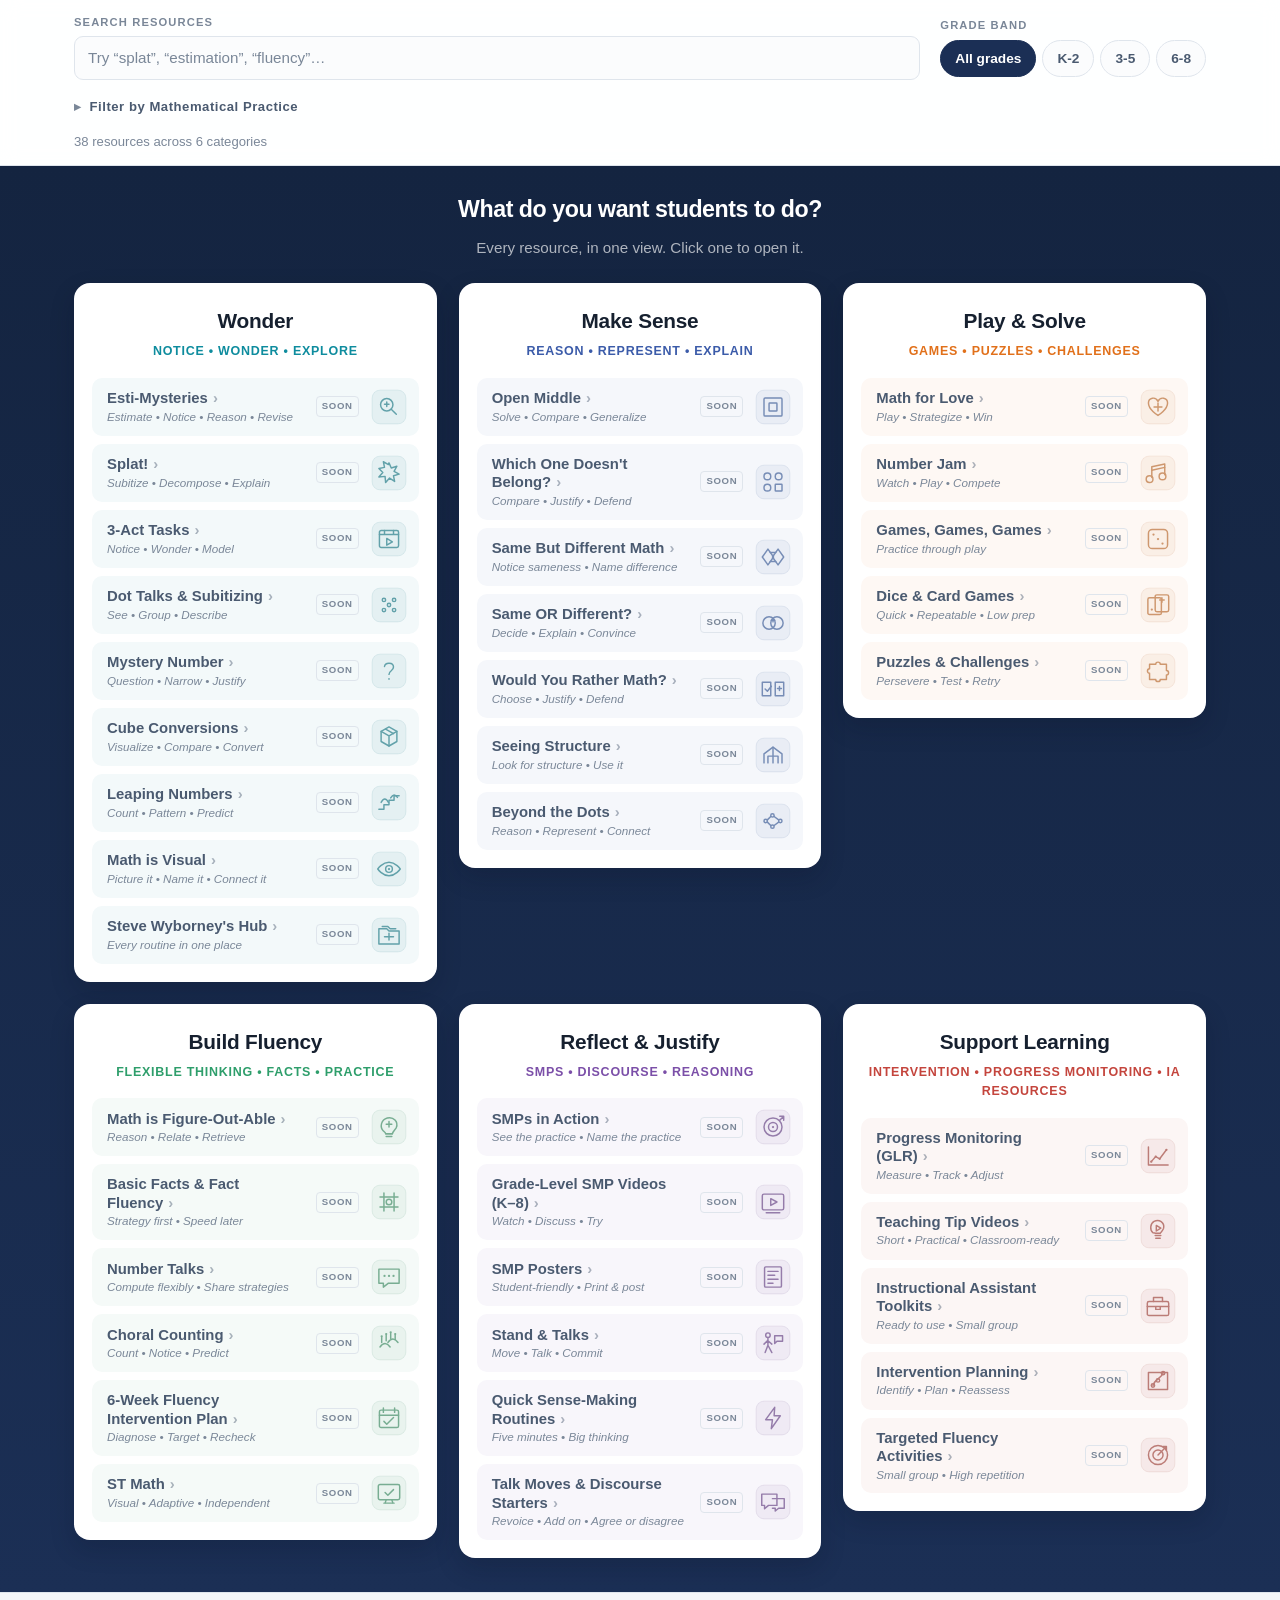
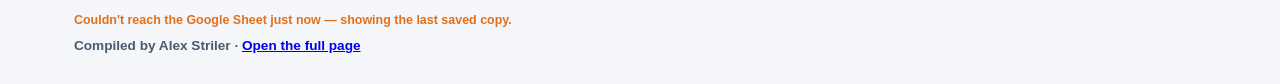
==== embed.html @ b7884069 "Add embed.html for Google Sites Google Sites can iframe the page (GitHub Pages sends no X-Frame-Opti" ====
<!doctype html>
<html lang="en">
<head>
<meta charset="utf-8">
<meta name="viewport" content="width=device-width, initial-scale=1">
<title>Math Resources — Many Ways In. No Ceiling.</title>
<meta name="robots" content="noindex">
<link rel="stylesheet" href="assets/styles.css?v=3">
</head>
<!-- Trimmed for embedding inside another page (Google Sites, Canvas, a district
     site). The host page supplies its own heading, so the hero and the card
     sections are dropped and only the filters and directory remain. -->
<body class="is-embed">

<div class="controls" id="controls">
  <div class="wrap controls__inner">
    <div class="controls__row controls__row--primary">
      <div class="search">
        <label class="search__label" for="search">Search resources</label>
        <input type="search" id="search" class="search__input" placeholder="Try “splat”, “estimation”, “fluency”…" autocomplete="off">
      </div>
      <div class="filtergroup" role="group" aria-label="Filter by grade band">
        <span class="filtergroup__label">Grade band</span>
        <div class="chips" id="grade-chips"></div>
      </div>
      <button type="button" class="btn-clear" id="clear" hidden>Clear filters</button>
    </div>

    <details class="smp" id="smp-details">
      <summary class="smp__summary">
        <span class="smp__summary-text">Filter by Mathematical Practice</span>
        <span class="smp__count" id="smp-count" hidden></span>
      </summary>
      <div class="smp__body">
        <p class="smp__intro">The 8 Standards for Mathematical Practice. Choose one to see every resource that builds it.</p>
        <div class="chips chips--smp" id="smp-chips" role="group" aria-label="Filter by Standard for Mathematical Practice"></div>
      </div>
    </details>

    <p class="resultcount" id="resultcount" role="status" aria-live="polite"></p>
  </div>
</div>

<section class="directory" aria-labelledby="directory-heading">
  <div class="wrap">
    <h2 class="directory__heading" id="directory-heading">What do you want students to do?</h2>
    <p class="directory__sub">Every resource, in one view. Click one to open it.</p>
    <div class="directory__grid" id="directory"></div>
  </div>
</section>

<main id="main" hidden>
  <div class="wrap"><div id="sections"></div>
    <p class="noresults" id="noresults" hidden>Nothing matches those filters yet.
      <button type="button" class="linkbtn" id="noresults-clear">Clear them and start over</button></p>
  </div>
</main>

<button type="button" class="backup" id="backup" hidden><span class="backup__arrow" aria-hidden="true">&uarr;</span><span>All categories</span></button>

<footer class="footer">
  <div class="wrap">
    <p class="footer__status" id="datastatus"></p>
    <p class="footer__credit">Compiled by Alex Striler &middot;
      <a href="https://alexstriler.github.io/tamkat/" target="_blank" rel="noopener">Open the full page</a></p>
  </div>
</footer>

<script src="data/fallback.js?v=3"></script>
<script src="assets/app.js?v=3"></script>
</body>
</html>
---- assets/styles.css ----
/* ==========================================================================
   TAMKAT — Low Floor / High Ceiling
   Design notes: navy + teal + orange, carried over from the original Canva
   page so it still feels like the same resource, but on a calmer grid.
   ========================================================================== */

:root {
  --navy:        #1B2F55;
  --navy-deep:   #142440;
  --teal:        #0E8C9E;
  --orange:      #E1701A;

  --bg:          #F4F6F9;
  --surface:     #FFFFFF;
  --surface-alt: #FBFCFD;
  --ink:         #16202F;
  --ink-soft:    #4A5A70;
  --ink-faint:   #7A8798;
  --line:        #DFE5EC;
  --line-soft:   #EBEFF4;

  --accent:      var(--teal);

  --radius:      14px;
  --radius-sm:   9px;
  --shadow:      0 1px 2px rgba(20, 36, 64, .06), 0 4px 14px rgba(20, 36, 64, .06);
  --shadow-lift: 0 4px 8px rgba(20, 36, 64, .09), 0 14px 30px rgba(20, 36, 64, .12);

  --wrap:        1180px;
  --font: "Inter", -apple-system, BlinkMacSystemFont, "Segoe UI", Roboto, "Helvetica Neue", Arial, sans-serif;
}

@media (prefers-color-scheme: dark) {
  :root {
    --bg:          #10161F;
    --surface:     #1A222E;
    --surface-alt: #202936;
    --ink:         #EAEFF6;
    --ink-soft:    #AEBCCD;
    --ink-faint:   #8494A8;
    --line:        #2C384A;
    --line-soft:   #232E3D;
    --navy:        #16243D;
    --navy-deep:   #0E1727;
    --shadow:      0 1px 2px rgba(0,0,0,.4), 0 4px 14px rgba(0,0,0,.3);
    --shadow-lift: 0 4px 8px rgba(0,0,0,.45), 0 14px 30px rgba(0,0,0,.45);
  }
}

*, *::before, *::after { box-sizing: border-box; }

body {
  margin: 0;
  font-family: var(--font);
  background: var(--bg);
  color: var(--ink);
  line-height: 1.55;
  -webkit-font-smoothing: antialiased;
}

.wrap { width: 100%; max-width: var(--wrap); margin: 0 auto; padding: 0 24px; }

.skip-link {
  position: absolute; left: -9999px; top: 0;
  background: var(--orange); color: #fff; padding: 12px 18px; z-index: 100;
  border-radius: 0 0 var(--radius-sm) 0; font-weight: 600; text-decoration: none;
}
.skip-link:focus { left: 0; }

:where(a, button, input, summary):focus-visible {
  outline: 3px solid var(--orange);
  outline-offset: 3px;
  border-radius: 4px;
}

/* ---------- Hero ---------------------------------------------------------- */

.hero {
  background:
    radial-gradient(1100px 420px at 12% -30%, rgba(14,140,158,.55), transparent 62%),
    radial-gradient(760px 340px at 96% 0%, rgba(225,112,26,.30), transparent 60%),
    linear-gradient(160deg, var(--navy) 0%, var(--navy-deep) 100%);
  color: #fff;
  padding: 60px 0 40px;
}

.hero__eyebrow {
  margin: 0 0 12px;
  font-size: .74rem; font-weight: 700; letter-spacing: .16em; text-transform: uppercase;
  color: rgba(255,255,255,.62);
}

.hero__title {
  margin: 0;
  font-size: clamp(2.1rem, 6vw, 3.9rem);
  font-weight: 800; letter-spacing: -.025em; line-height: 1.03;
}
/* The accent falls on the half about extending thinking, not on decoration. */
.hero__title-accent { color: var(--orange); }

.hero__title .hero__title-break { display: inline; }
/* Break between the two sentences once the line gets tight, so it never
   splits mid-sentence. */
@media (max-width: 720px) {
  .hero__title .hero__title-break { display: block; height: 0; }
}

.hero__sub {
  margin: 10px 0 0;
  font-size: clamp(1rem, 2.3vw, 1.3rem);
  font-weight: 500; color: #8FD9E3;
}

.hero__lede {
  margin: 18px 0 0;
  max-width: 62ch;
  color: rgba(255,255,255,.80);
  font-size: 1rem;
}
.hero__lede strong { color: #fff; font-weight: 650; }

/* ---------- Directory ------------------------------------------------------
   The main navigation. Every category is a panel on the dark band, with all of
   its options listed underneath — nothing hidden behind a hover.
   -------------------------------------------------------------------------- */

.directory {
  background: linear-gradient(180deg, var(--navy-deep) 0%, var(--navy) 100%);
  padding: 44px 0 52px;
  color: #fff;
}

.directory__heading {
  margin: 0;
  text-align: center;
  font-size: clamp(1.3rem, 3vw, 1.75rem);
  font-weight: 750; letter-spacing: -.02em;
}

.directory__sub {
  margin: 8px 0 32px;
  text-align: center;
  font-size: .95rem;
  color: rgba(255,255,255,.66);
}

.directory__grid {
  display: grid;
  grid-template-columns: repeat(auto-fit, minmax(310px, 1fr));
  gap: 22px;
  align-items: start;
}

.panel {
  background: var(--surface);
  border-radius: 16px;
  padding: 22px 18px 18px;
  box-shadow: 0 10px 24px rgba(8,16,34,.20);
  display: flex; flex-direction: column;
}

.panel__head {
  display: block; text-align: center; text-decoration: none;
  color: inherit;
  padding-bottom: 16px;
}

.panel__title {
  margin: 0;
  font-size: 1.3rem; font-weight: 600; letter-spacing: -.01em;
  color: var(--ink);
}
.panel__head:hover .panel__title { color: var(--cat); }

.panel__sub {
  margin: 5px 0 0;
  font-size: .78rem; font-weight: 700; letter-spacing: .06em; text-transform: uppercase;
  color: var(--cat);
}

.panel__list { display: flex; flex-direction: column; gap: 8px; }

/* Rows echo the dashboard pattern: full-width tinted bar, name on the left,
   round icon badge on the right. */
.option {
  display: flex; align-items: center; gap: 12px;
  width: 100%;
  padding: 11px 12px 11px 15px;
  border: 0; border-radius: 10px;
  background: color-mix(in srgb, var(--cat) 11%, var(--surface));
  font: inherit; text-align: left; text-decoration: none;
  color: inherit; cursor: pointer;
  transition: background .14s ease, transform .14s ease;
}
.option:hover {
  background: color-mix(in srgb, var(--cat) 18%, var(--surface));
  transform: translateX(2px);
}

.option__text { display: flex; flex-direction: column; min-width: 0; flex: 1; gap: 1px; }

.option__name {
  font-size: .93rem; font-weight: 700; line-height: 1.25;
  color: var(--cat);
}
.option__caret { margin-left: 5px; font-weight: 700; }

.option__lens {
  font-size: .73rem; font-style: italic; line-height: 1.35;
  color: var(--ink-faint);
}

.option__badge {
  flex: none;
  width: 36px; height: 36px;
  display: grid; place-items: center;
  font-size: 1.05rem; line-height: 1;
  border-radius: 50%;
  background: color-mix(in srgb, var(--cat) 15%, var(--surface));
  border: 1px solid color-mix(in srgb, var(--cat) 30%, transparent);
}

/* The drawn icons carry their own rounded tile and colour, so they replace the
   badge chrome rather than sitting inside it. */
.option__badge--art {
  background: none;
  border: 0;
  border-radius: 0;
}

/* Waiting on a link — still listed and still clickable, just visibly not
   finished yet. Every row looks like this until the URLs land in the Sheet. */
.option--pending { background: color-mix(in srgb, var(--cat) 5%, var(--surface)); }
.option--pending .option__name { color: var(--ink-soft); }
.option--pending .option__caret { opacity: .45; }
.option--pending .option__badge { filter: grayscale(.4); opacity: .8; }

.option__soon {
  flex: none;
  font-size: .6rem; font-weight: 800; letter-spacing: .07em; text-transform: uppercase;
  color: var(--ink-faint);
  border: 1px solid var(--line); border-radius: 4px;
  padding: 2px 5px;
}

.panel__empty {
  margin: 0; padding: 10px 4px;
  font-size: .84rem; font-style: italic; color: var(--ink-faint);
}

/* ---------- Controls ------------------------------------------------------ */

.controls {
  position: sticky; top: 0; z-index: 20;
  background: color-mix(in srgb, var(--surface) 92%, transparent);
  backdrop-filter: saturate(160%) blur(10px);
  border-bottom: 1px solid var(--line);
  box-shadow: 0 1px 0 rgba(20,36,64,.03);
}

.controls__inner { padding-top: 14px; padding-bottom: 12px; }

.controls__row--primary {
  display: flex; flex-wrap: wrap; align-items: center; gap: 14px 20px;
}

.search { flex: 1 1 260px; min-width: 220px; position: relative; }
.search__label {
  display: block; font-size: .7rem; font-weight: 700; letter-spacing: .1em;
  text-transform: uppercase; color: var(--ink-faint); margin-bottom: 5px;
}
.search__input {
  width: 100%;
  padding: 9px 13px;
  font: inherit; font-size: .95rem;
  color: var(--ink);
  background: var(--surface-alt);
  border: 1.5px solid var(--line);
  border-radius: var(--radius-sm);
}
.search__input::placeholder { color: var(--ink-faint); }
.search__input:focus { border-color: var(--teal); background: var(--surface); }

.filtergroup__label {
  display: block; font-size: .7rem; font-weight: 700; letter-spacing: .1em;
  text-transform: uppercase; color: var(--ink-faint); margin-bottom: 5px;
}

.chips { display: flex; flex-wrap: wrap; gap: 6px; }

.chip {
  font: inherit; font-size: .855rem; font-weight: 600;
  padding: 7px 14px;
  border: 1.5px solid var(--line);
  border-radius: 999px;
  background: var(--surface-alt);
  color: var(--ink-soft);
  cursor: pointer;
  transition: border-color .13s ease, background .13s ease, color .13s ease;
  white-space: nowrap;
}
.chip:hover { border-color: var(--ink-faint); color: var(--ink); }
.chip[aria-pressed="true"] {
  background: var(--navy); border-color: var(--navy); color: #fff;
}
@media (prefers-color-scheme: dark) {
  .chip[aria-pressed="true"] { background: var(--teal); border-color: var(--teal); color: #06222A; }
}

.chips--smp .chip { padding: 6px 12px; font-size: .82rem; }
.chip__num { font-weight: 800; margin-right: 6px; opacity: .85; }

.btn-clear {
  font: inherit; font-size: .85rem; font-weight: 650;
  padding: 8px 15px;
  border-radius: 999px;
  border: 1.5px solid var(--orange);
  background: transparent; color: var(--orange);
  cursor: pointer; align-self: flex-end;
}
.btn-clear:hover { background: var(--orange); color: #fff; }

.smp { margin-top: 12px; }
.smp__summary {
  display: inline-flex; align-items: center; gap: 8px;
  cursor: pointer; list-style: none;
  font-size: .82rem; font-weight: 700; letter-spacing: .04em;
  color: var(--ink-soft);
  padding: 5px 0;
}
.smp__summary::-webkit-details-marker { display: none; }
.smp__summary::before {
  content: "▸"; font-size: .8rem; color: var(--ink-faint);
  transition: transform .15s ease; display: inline-block;
}
.smp[open] .smp__summary::before { transform: rotate(90deg); }
.smp__summary:hover { color: var(--ink); }
.smp__count {
  background: var(--orange); color: #fff;
  border-radius: 999px; padding: 1px 8px; font-size: .72rem; font-weight: 800;
}
.smp__body { padding: 4px 0 10px 18px; }
.smp__intro { margin: 0 0 9px; font-size: .82rem; color: var(--ink-faint); }

.resultcount {
  margin: 10px 0 0;
  font-size: .82rem; color: var(--ink-faint);
  min-height: 1.2em;
}

/* ---------- Sections ------------------------------------------------------ */

main { padding: 40px 0 20px; }

.section { margin-bottom: 52px; scroll-margin-top: 150px; }
.section[hidden] { display: none; }

.section__head {
  border-top: 4px solid var(--cat, var(--teal));
  padding-top: 16px;
  margin-bottom: 20px;
}

.section__headline {
  display: flex; flex-wrap: wrap; align-items: baseline; gap: 4px 16px;
}

.section__title {
  margin: 0;
  font-size: clamp(1.35rem, 3.2vw, 1.85rem);
  font-weight: 800; letter-spacing: -.02em;
  color: var(--ink);
}

.section__subtitle {
  margin: 0;
  font-size: .93rem; font-weight: 650; font-style: italic;
  color: var(--cat, var(--teal));
}

.section__blurb {
  margin: 7px 0 0;
  max-width: 72ch;
  font-size: .93rem; color: var(--ink-soft);
}

.grid {
  display: grid;
  grid-template-columns: repeat(auto-fill, minmax(258px, 1fr));
  gap: 16px;
}

/* ---------- Cards --------------------------------------------------------- */

.card {
  display: flex; flex-direction: column;
  gap: 10px;
  padding: 18px 18px 16px;
  background: var(--surface);
  border: 1px solid var(--line);
  border-radius: var(--radius);
  box-shadow: var(--shadow);
  text-decoration: none;
  color: inherit;
  position: relative;
  overflow: hidden;
  transition: transform .16s ease, box-shadow .16s ease, border-color .16s ease;
}

.card::before {
  content: ""; position: absolute; inset: 0 auto 0 0; width: 4px;
  background: var(--cat, var(--teal));
  opacity: 0; transition: opacity .16s ease;
}

a.card:hover {
  transform: translateY(-3px);
  box-shadow: var(--shadow-lift);
  border-color: color-mix(in srgb, var(--cat, var(--teal)) 45%, var(--line));
}
a.card:hover::before { opacity: 1; }

.card__icon {
  width: 46px; height: 46px; flex: none;
  display: grid; place-items: center;
  font-size: 1.45rem; line-height: 1;
  border-radius: 11px;
  background: color-mix(in srgb, var(--cat, var(--teal)) 13%, var(--surface));
  border: 1px solid color-mix(in srgb, var(--cat, var(--teal)) 24%, transparent);
}

.card__icon--art {
  background: none;
  border: 0;
}

.card__title {
  margin: 0;
  font-size: 1.02rem; font-weight: 700; letter-spacing: -.01em;
  line-height: 1.3;
}

.card__lens {
  margin: -4px 0 0;
  font-size: .84rem; font-style: italic; font-weight: 550;
  color: color-mix(in srgb, var(--cat, var(--teal)) 78%, var(--ink));
}

.card__foot {
  margin-top: auto; padding-top: 8px;
  display: flex; align-items: center; justify-content: space-between; gap: 10px;
  border-top: 1px solid var(--line-soft);
  font-size: .74rem; color: var(--ink-faint);
}

.card__note { font-weight: 600; }

.card__go {
  font-weight: 700; color: var(--cat, var(--teal));
  white-space: nowrap;
}

.card__tags { display: flex; flex-wrap: wrap; gap: 4px; }
.tag {
  font-size: .68rem; font-weight: 700; letter-spacing: .03em;
  padding: 2px 7px; border-radius: 5px;
  background: var(--surface-alt); border: 1px solid var(--line-soft);
  color: var(--ink-faint);
}
.tag--on {
  background: color-mix(in srgb, var(--orange) 15%, var(--surface));
  border-color: color-mix(in srgb, var(--orange) 40%, transparent);
  color: var(--orange);
}

/* Cards with no link yet — visibly "not ready", but still findable */
.card--nolink {
  border-style: dashed;
  background: var(--surface-alt);
  box-shadow: none;
}
.card--nolink .card__title { color: var(--ink-soft); }
.card--nolink .card__go { color: var(--ink-faint); font-weight: 600; font-style: italic; }

/* Filtered-out categories shrink to a whisper rather than eating the screen. */
.section--empty { margin-bottom: 26px; }
.section--empty .section__head { margin-bottom: 8px; opacity: .55; }
.section--empty .section__blurb { display: none; }
.section--empty .section__title { font-size: 1.15rem; }

/* Landing on a card from the directory — a brief pulse so you spot it. */
@keyframes cardflash {
  0%   { box-shadow: 0 0 0 0 color-mix(in srgb, var(--cat) 70%, transparent); }
  100% { box-shadow: 0 0 0 14px transparent; }
}
.card--flash {
  animation: cardflash 1.1s ease-out 2;
  border-color: var(--cat);
}

.section__empty {
  margin: 0;
  font-size: .84rem; font-style: italic; color: var(--ink-faint);
}

.noresults {
  text-align: center; padding: 60px 20px;
  font-size: 1.05rem; color: var(--ink-soft);
}

.linkbtn {
  font: inherit; font-size: inherit; font-weight: 700;
  background: none; border: 0; padding: 0;
  color: var(--orange); cursor: pointer; text-decoration: underline;
}

/* ---------- Back-up button -------------------------------------------------
   The page is long, and on a phone a jump you can't reverse is a trap. This
   appears the moment the directory scrolls out of reach.
   -------------------------------------------------------------------------- */

.backup {
  position: fixed;
  right: 18px;
  bottom: calc(18px + env(safe-area-inset-bottom, 0px));
  z-index: 60;
  display: inline-flex; align-items: center; gap: 8px;
  padding: 12px 18px;
  border: 0; border-radius: 999px;
  background: var(--navy);
  color: #fff;
  font: inherit; font-size: .875rem; font-weight: 700;
  cursor: pointer;
  box-shadow: 0 4px 10px rgba(10,20,40,.24), 0 12px 28px rgba(10,20,40,.28);
  transition: transform .14s ease, background .14s ease;
}
.backup:hover { background: var(--teal); transform: translateY(-2px); }
.backup[hidden] { display: none; }

.backup__arrow { font-size: 1rem; line-height: 1; }

@media (prefers-color-scheme: dark) {
  .backup { background: var(--teal); color: #06222A; }
  .backup:hover { background: #14A8BD; }
}

/* ---------- Footer -------------------------------------------------------- */

.footer {
  margin-top: 30px;
  padding: 30px 0 46px;
  border-top: 1px solid var(--line);
  color: var(--ink-faint);
  font-size: .85rem;
}
.footer p { margin: 0 0 5px; }
.footer__credit { font-weight: 650; color: var(--ink-soft); }
.footer__status { font-size: .78rem; }
.footer__status.is-stale { color: var(--orange); font-weight: 650; }

/* ---------- Small screens ------------------------------------------------- */

@media (max-width: 620px) {
  .wrap { padding: 0 16px; }
  .hero { padding: 40px 0 30px; }
  .hero__lede { font-size: .93rem; }
  .controls { position: static; }
  .controls__row--primary { gap: 12px; }
  .btn-clear { align-self: flex-start; }
  .grid { grid-template-columns: 1fr; gap: 10px; }
  .section { margin-bottom: 40px; }
  .card { padding: 14px 15px 12px; gap: 8px; }
  /* Room so the fixed button never sits on top of the last of the footer. */
  .footer { padding-bottom: 110px; }

  .backup {
    left: 16px; right: 16px;
    bottom: calc(14px + env(safe-area-inset-bottom, 0px));
    justify-content: center;
    padding: 15px 18px;
    font-size: .95rem;
  }

  .directory { padding: 32px 0 38px; }
  .directory__grid { grid-template-columns: 1fr; gap: 16px; }
  .panel { padding: 18px 14px 14px; }
  .card__icon { width: 38px; height: 38px; font-size: 1.2rem; border-radius: 9px; }
  .option__badge { width: 34px; height: 34px; }
}

/* ---------- Print --------------------------------------------------------- */

@media print {
  .controls, .jumpnav, .skip-link, .noresults, .btn-clear, 
  body { background: #fff; color: #000; }
  .hero { background: #fff; color: #000; padding: 0 0 18px; border-bottom: 2px solid #000; }
  .hero__title, .hero__lede strong { color: #000; }
  .hero__sub, .hero__lede, .hero__eyebrow { color: #333; }
  .grid { grid-template-columns: repeat(2, 1fr); gap: 8px; }
  .card { break-inside: avoid; box-shadow: none; border: 1px solid #999; padding: 10px; }
  .card__icon { display: none; }
  a.card::after { content: " (" attr(href) ")"; font-size: .65rem; color: #555; word-break: break-all; }
  .section { margin-bottom: 22px; }
}

@media (prefers-reduced-motion: reduce) {
  *, *::before, *::after { transition: none !important; animation: none !important; }
  a.card:hover { transform: none; }
}

/* ---------- Embedded mode --------------------------------------------------
   embed.html, for dropping into Google Sites or any other host page. The host
   supplies the heading, so this trims to just the filters and the directory.
   -------------------------------------------------------------------------- */

.is-embed .directory { padding: 26px 0 34px; }
.is-embed .directory__heading { font-size: clamp(1.15rem, 2.6vw, 1.45rem); }
.is-embed .directory__sub { margin-bottom: 24px; }
.is-embed .controls { position: static; }
.is-embed .footer { margin-top: 0; padding: 18px 0 22px; }

/* Nothing to click through to in an embed, so a pending row is plain text. */
.is-embed .option--pending { cursor: default; }
.is-embed .option--pending:hover { transform: none; }
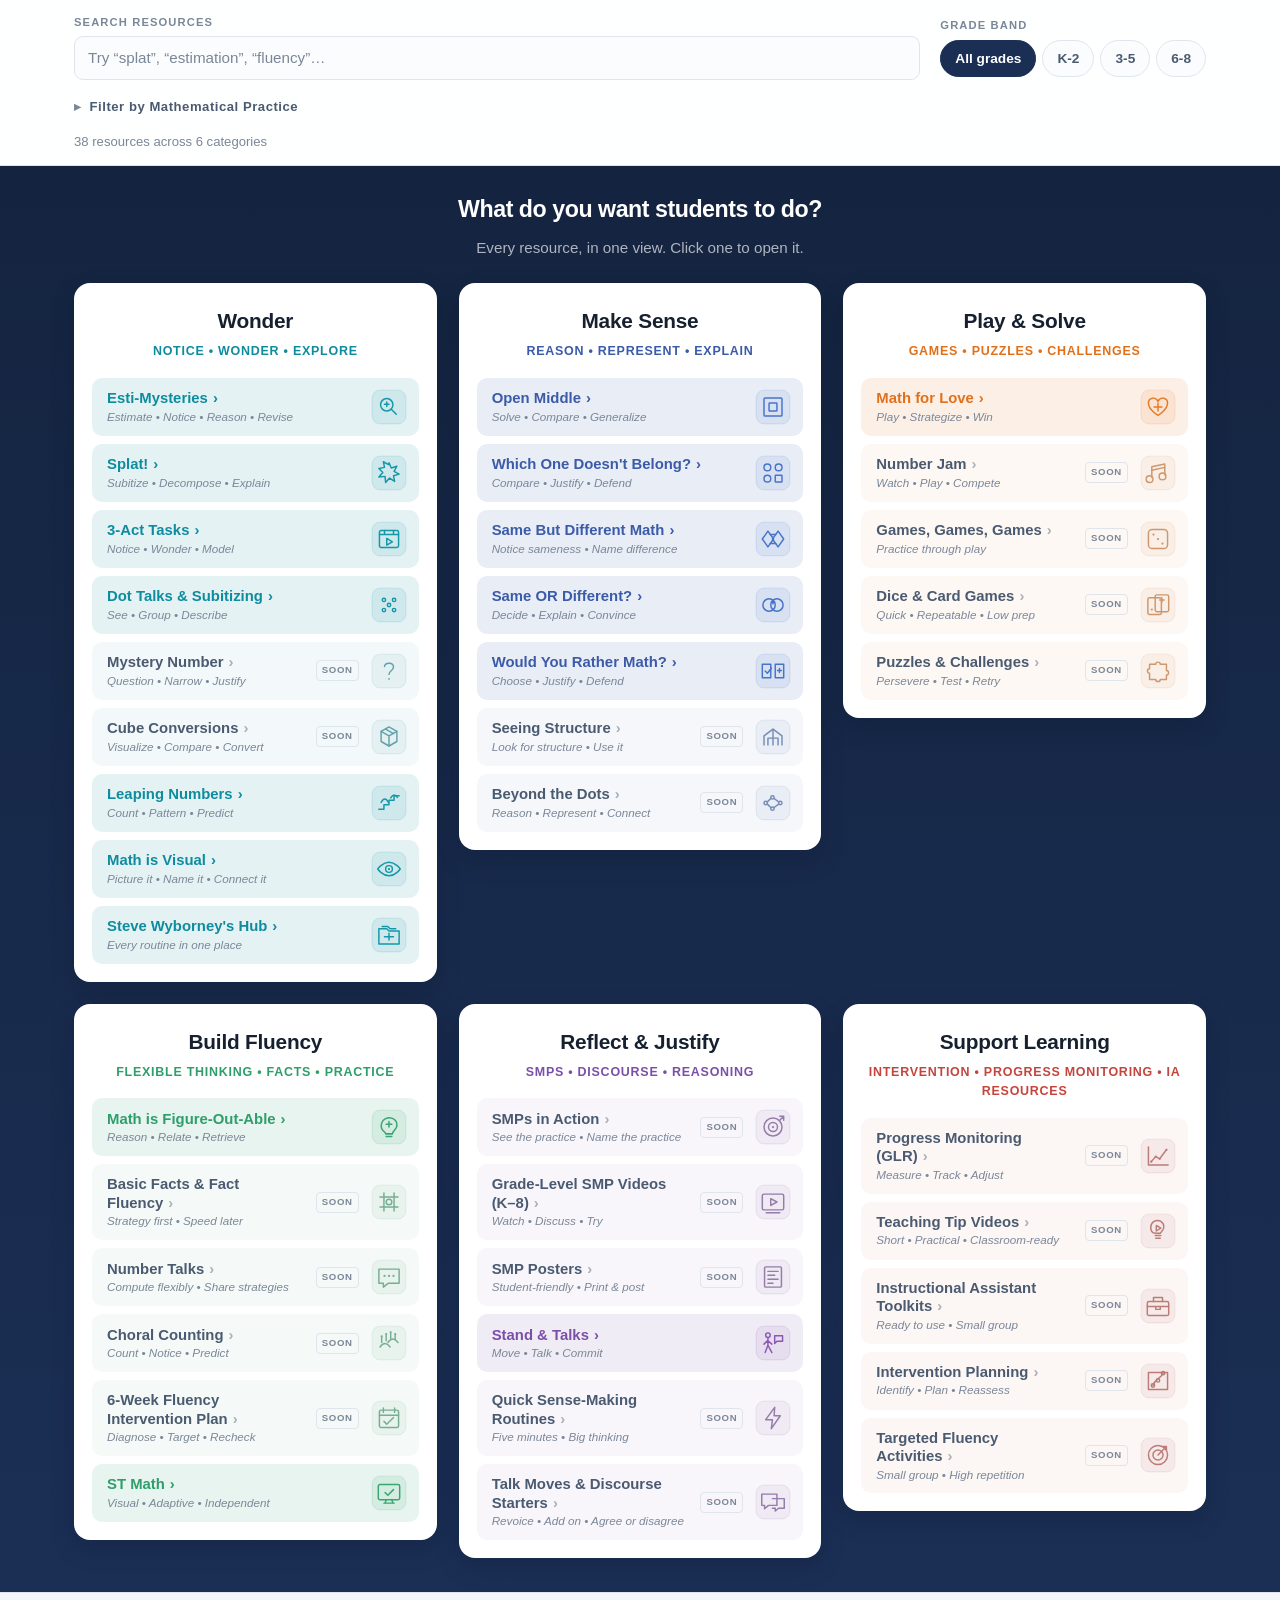
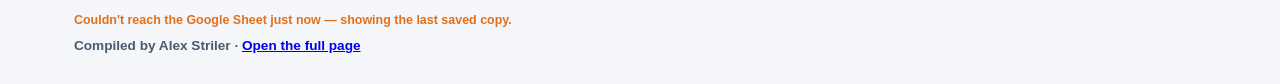
==== commit 36d3af48: "Restore index.html and embed.html — they had been truncated to 0 bytes A cache-version bump written " ====
--- a/embed.html
+++ b/embed.html
@@ -5,7 +5,7 @@
 <meta name="viewport" content="width=device-width, initial-scale=1">
 <title>Math Resources — Many Ways In. No Ceiling.</title>
 <meta name="robots" content="noindex">
-<link rel="stylesheet" href="assets/styles.css?v=3">
+<link rel="stylesheet" href="assets/styles.css?v=6">
 </head>
 <!-- Trimmed for embedding inside another page (Google Sites, Canvas, a district
      site). The host page supplies its own heading, so the hero and the card
@@ -66,7 +66,7 @@
   </div>
 </footer>
 
-<script src="data/fallback.js?v=3"></script>
-<script src="assets/app.js?v=3"></script>
+<script src="data/fallback.js?v=6"></script>
+<script src="assets/app.js?v=6"></script>
 </body>
 </html>
--- a/assets/styles.css
+++ b/assets/styles.css
@@ -304,7 +304,7 @@
   background: var(--navy); border-color: var(--navy); color: #fff;
 }
 @media (prefers-color-scheme: dark) {
-  .chip[aria-pressed="true"] { background: var(--teal); border-color: var(--teal); color: #06222A; }
+  body:not(.is-embed) .chip[aria-pressed="true"] { background: var(--teal); border-color: var(--teal); color: #06222A; }
 }
 
 .chips--smp .chip { padding: 6px 12px; font-size: .82rem; }
@@ -622,3 +622,22 @@
 /* Nothing to click through to in an embed, so a pending row is plain text. */
 .is-embed .option--pending { cursor: default; }
 .is-embed .option--pending:hover { transform: none; }
+
+/* The host page for an embed (Google Sites, a district page) is light, so keep
+   the panel light for every viewer rather than dropping a dark slab into a
+   white page. Redefining the tokens on body beats the :root dark-mode block.
+   The standalone site still follows the viewer's theme. */
+body.is-embed {
+  --bg:          #F4F6F9;
+  --surface:     #FFFFFF;
+  --surface-alt: #FBFCFD;
+  --ink:         #16202F;
+  --ink-soft:    #4A5A70;
+  --ink-faint:   #7A8798;
+  --line:        #DFE5EC;
+  --line-soft:   #EBEFF4;
+  --navy:        #1B2F55;
+  --navy-deep:   #142440;
+  --shadow:      0 1px 2px rgba(20, 36, 64, .06), 0 4px 14px rgba(20, 36, 64, .06);
+  --shadow-lift: 0 4px 8px rgba(20, 36, 64, .09), 0 14px 30px rgba(20, 36, 64, .12);
+}
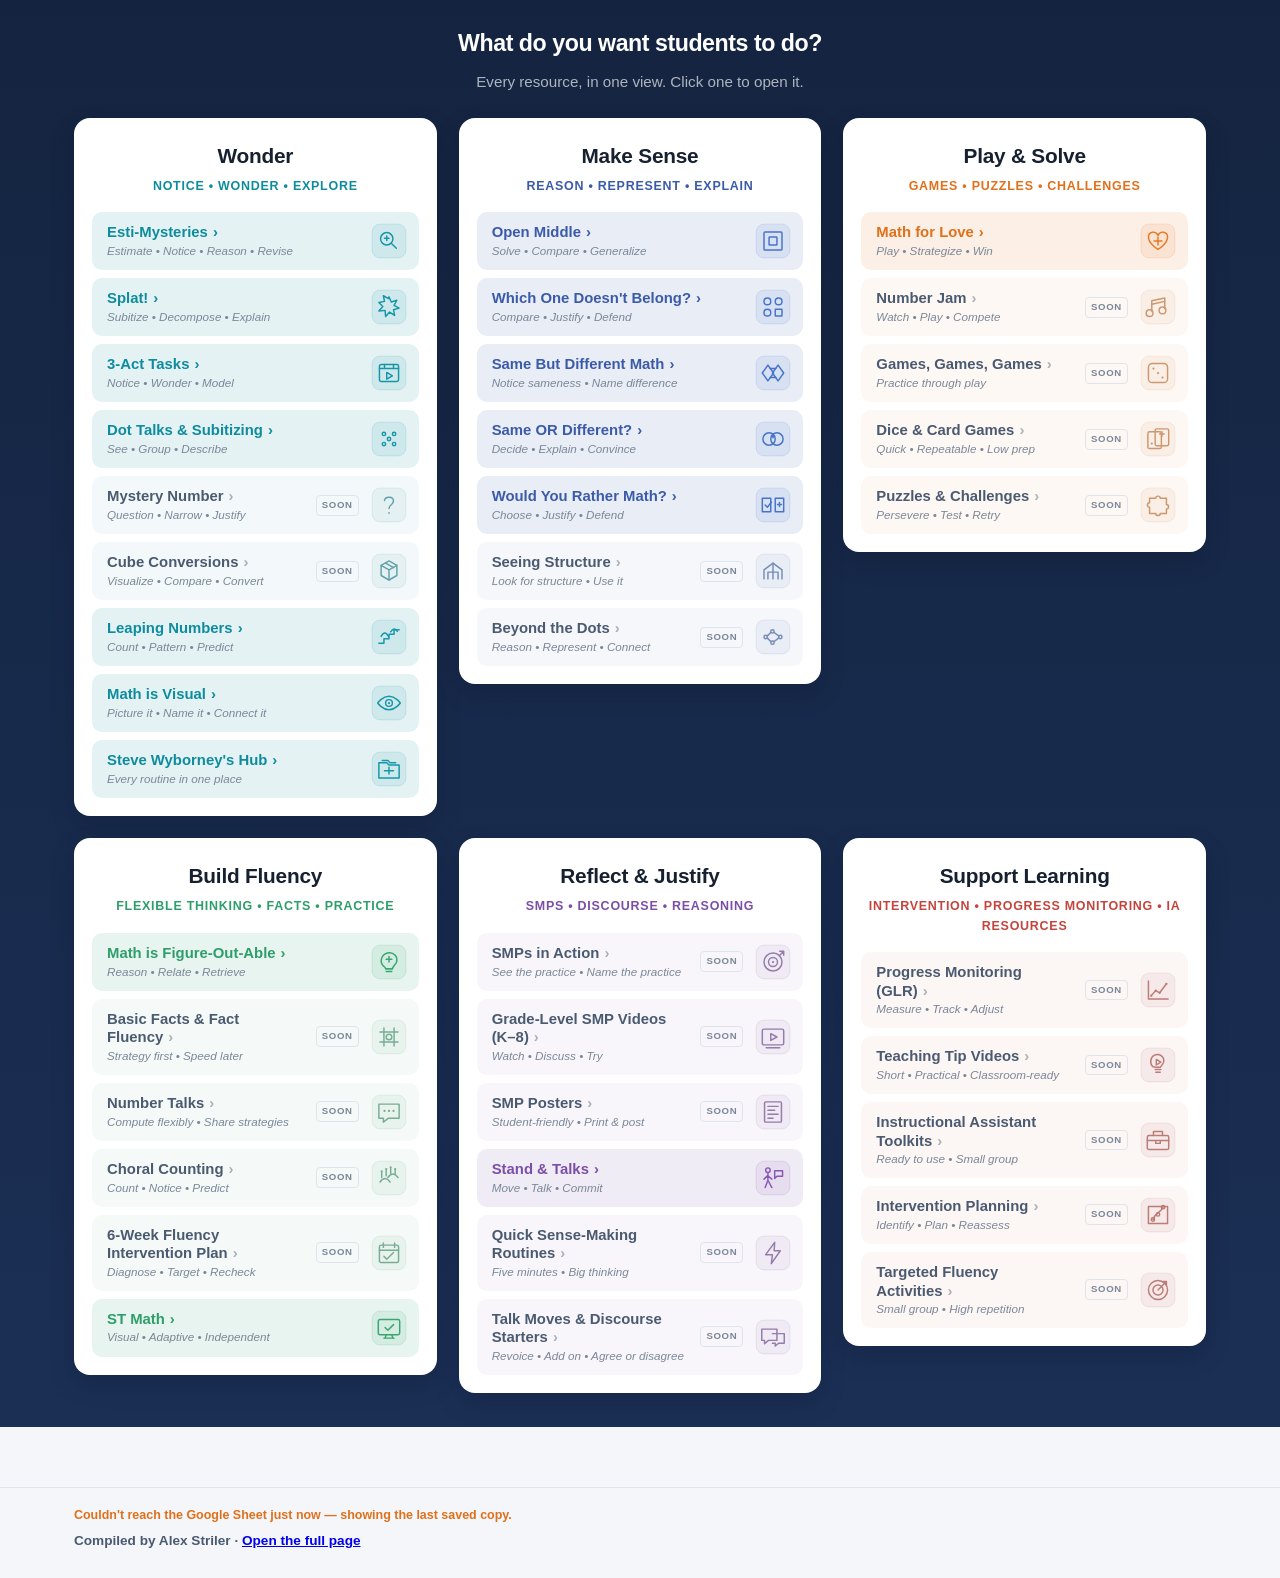
==== commit ec01e1b1: "Remove the duplicate card sections and the embed's filter bar Every resource appeared twice — a dire" ====
--- a/embed.html
+++ b/embed.html
@@ -5,41 +5,12 @@
 <meta name="viewport" content="width=device-width, initial-scale=1">
 <title>Math Resources — Many Ways In. No Ceiling.</title>
 <meta name="robots" content="noindex">
-<link rel="stylesheet" href="assets/styles.css?v=6">
+<link rel="stylesheet" href="assets/styles.css?v=7">
 </head>
 <!-- Trimmed for embedding inside another page (Google Sites, Canvas, a district
      site). The host page supplies its own heading, so the hero and the card
      sections are dropped and only the filters and directory remain. -->
 <body class="is-embed">
-
-<div class="controls" id="controls">
-  <div class="wrap controls__inner">
-    <div class="controls__row controls__row--primary">
-      <div class="search">
-        <label class="search__label" for="search">Search resources</label>
-        <input type="search" id="search" class="search__input" placeholder="Try “splat”, “estimation”, “fluency”…" autocomplete="off">
-      </div>
-      <div class="filtergroup" role="group" aria-label="Filter by grade band">
-        <span class="filtergroup__label">Grade band</span>
-        <div class="chips" id="grade-chips"></div>
-      </div>
-      <button type="button" class="btn-clear" id="clear" hidden>Clear filters</button>
-    </div>
-
-    <details class="smp" id="smp-details">
-      <summary class="smp__summary">
-        <span class="smp__summary-text">Filter by Mathematical Practice</span>
-        <span class="smp__count" id="smp-count" hidden></span>
-      </summary>
-      <div class="smp__body">
-        <p class="smp__intro">The 8 Standards for Mathematical Practice. Choose one to see every resource that builds it.</p>
-        <div class="chips chips--smp" id="smp-chips" role="group" aria-label="Filter by Standard for Mathematical Practice"></div>
-      </div>
-    </details>
-
-    <p class="resultcount" id="resultcount" role="status" aria-live="polite"></p>
-  </div>
-</div>
 
 <section class="directory" aria-labelledby="directory-heading">
   <div class="wrap">
@@ -49,10 +20,9 @@
   </div>
 </section>
 
-<main id="main" hidden>
-  <div class="wrap"><div id="sections"></div>
-    <p class="noresults" id="noresults" hidden>Nothing matches those filters yet.
-      <button type="button" class="linkbtn" id="noresults-clear">Clear them and start over</button></p>
+<main id="main">
+  <div class="wrap">
+    <p class="noresults" id="noresults" hidden>Nothing matches those filters yet.</p>
   </div>
 </main>
 
@@ -66,7 +36,7 @@
   </div>
 </footer>
 
-<script src="data/fallback.js?v=6"></script>
-<script src="assets/app.js?v=6"></script>
+<script src="data/fallback.js?v=7"></script>
+<script src="assets/app.js?v=7"></script>
 </body>
 </html>
